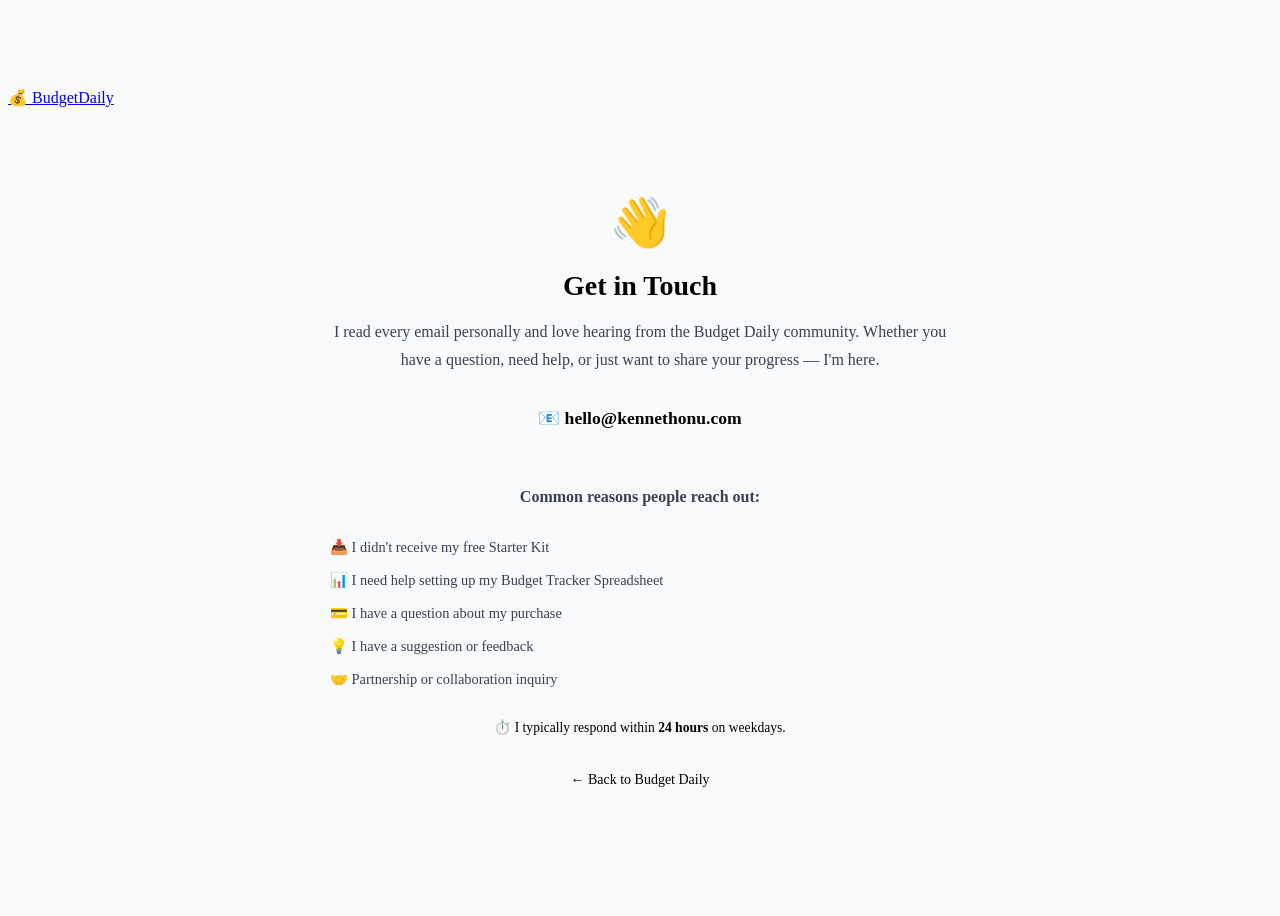
==== public/contact/index.html @ 5ba5a033 "Initial page setup" ====
<!doctype html>
<html lang="en">
  <head>
    <meta charset="UTF-8" />
    <meta name="viewport" content="width=device-width, initial-scale=1.0" />
    <title>Contact — Budget Daily</title>
    <meta
      name="description"
      content="Get in touch with Kenneth Onu at Budget Daily."
    />
    <link
      href="https://fonts.googleapis.com/css2?family=Poppins:wght@600;700;800&family=DM+Sans:wght@400;500&display=swap"
      rel="stylesheet"
    />
    <link rel="stylesheet" href="/assets/css/shared.css" />
    <link
      rel="icon"
      href="data:image/svg+xml,<svg xmlns='http://www.w3.org/2000/svg' viewBox='0 0 100 100'><text y='.9em' font-size='90'>💰</text></svg>"
    />
    <style>
      body {
        background: #f9fafb;
        padding-top: 80px;
      }
      .doc-container {
        max-width: 620px;
        margin: 40px auto 80px;
        background: var(--white);
        border-radius: var(--radius-md);
        padding: 48px;
        box-shadow: var(--shadow-sm);
        text-align: center;
      }
      @media (max-width: 600px) {
        .doc-container {
          padding: 32px 24px;
        }
      }
      h1 {
        font-family: var(--font-heading);
        font-size: 1.75rem;
        font-weight: 800;
        margin-bottom: 12px;
      }
      p {
        color: #374151;
        line-height: 1.75;
        margin-bottom: 20px;
      }
      .contact-email {
        display: inline-flex;
        align-items: center;
        gap: 10px;
        background: var(--green-pale);
        border: 1px solid var(--green-mid);
        border-radius: 50px;
        padding: 14px 28px;
        font-family: var(--font-heading);
        font-weight: 700;
        font-size: 1.1rem;
        color: var(--green);
        text-decoration: none;
        transition: all 0.25s ease;
        margin-bottom: 24px;
      }
      .contact-email:hover {
        background: var(--green);
        color: var(--white);
        transform: translateY(-2px);
      }
      .response-time {
        font-size: 0.85rem;
        color: var(--gray);
        margin-bottom: 0;
      }
      .back-link {
        display: inline-flex;
        align-items: center;
        gap: 6px;
        color: var(--gray);
        text-decoration: none;
        font-size: 0.875rem;
        margin-top: 32px;
      }
      .back-link:hover {
        color: var(--green);
      }
      .icon-wrap {
        font-size: 3rem;
        margin-bottom: 16px;
      }
      .topic-list {
        text-align: left;
        margin: 20px 0;
        padding: 0;
        list-style: none;
      }
      .topic-list li {
        padding: 8px 0;
        border-bottom: 1px solid var(--border);
        font-size: 0.9rem;
        color: #374151;
        display: flex;
        align-items: center;
        gap: 8px;
      }
      .topic-list li:last-child {
        border-bottom: none;
      }
    </style>
  </head>
  <body>
    <nav class="nav">
      <a href="/starter-kit" class="nav-logo">💰 Budget<span>Daily</span></a>
    </nav>

    <div class="doc-container">
      <div class="icon-wrap">👋</div>
      <h1>Get in Touch</h1>
      <p>
        I read every email personally and love hearing from the Budget Daily
        community. Whether you have a question, need help, or just want to share
        your progress — I'm here.
      </p>

      <!-- Primary contact method -->
      <a href="mailto:hello@kennethonu.com" class="contact-email">
        📧 hello@kennethonu.com
      </a>

      <!-- Common topics -->
      <p><strong>Common reasons people reach out:</strong></p>
      <ul class="topic-list">
        <li>📥 I didn't receive my free Starter Kit</li>
        <li>📊 I need help setting up my Budget Tracker Spreadsheet</li>
        <li>💳 I have a question about my purchase</li>
        <li>💡 I have a suggestion or feedback</li>
        <li>🤝 Partnership or collaboration inquiry</li>
      </ul>

      <p class="response-time">
        ⏱️ I typically respond within <strong>24 hours</strong> on weekdays.
      </p>

      <a href="/starter-kit" class="back-link">← Back to Budget Daily</a>
    </div>

    <script src="/assets/js/shared.js"></script>
  </body>
</html>
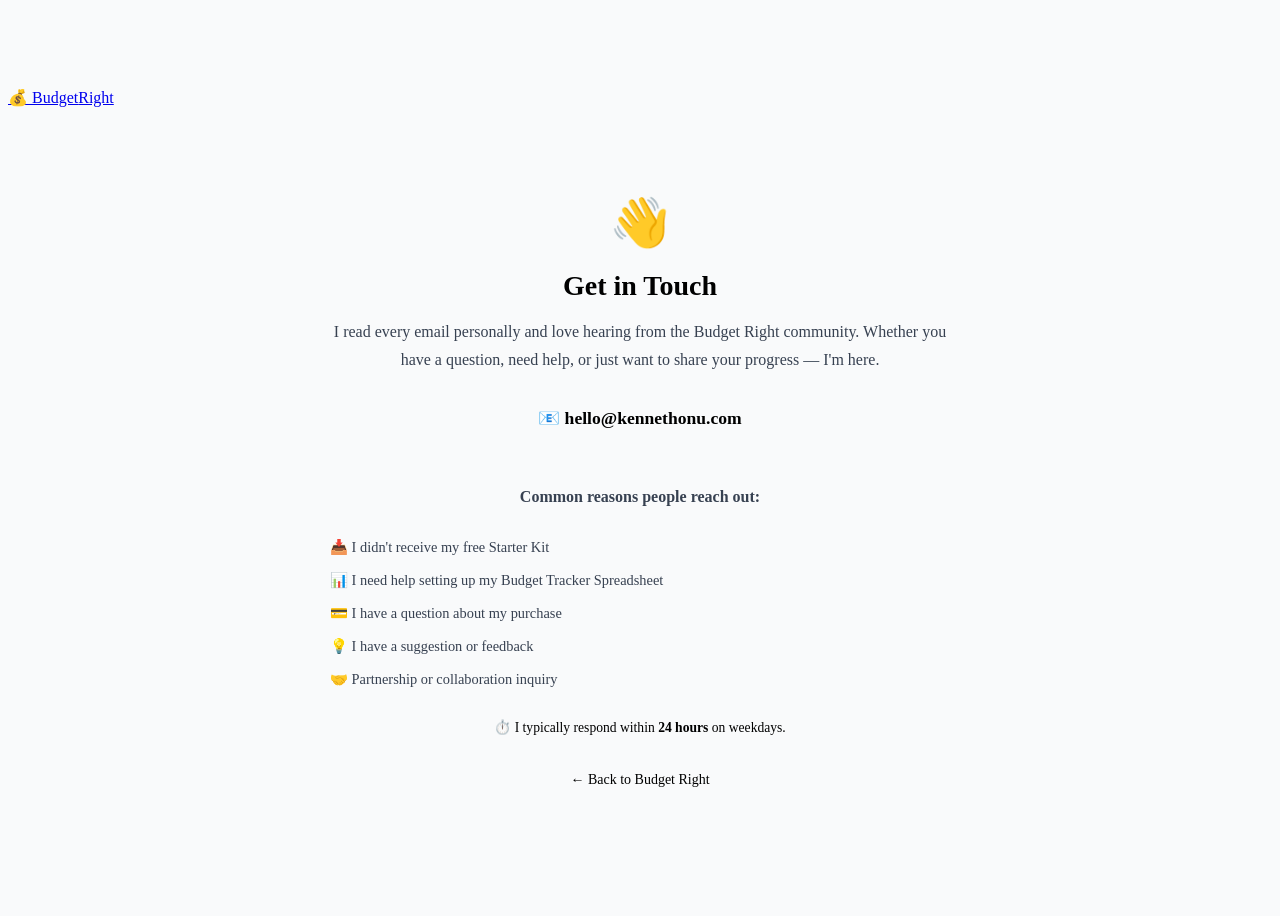
==== commit 215f3bc2: "updates privacy and terms" ====
--- a/public/contact/index.html
+++ b/public/contact/index.html
@@ -3,10 +3,10 @@
   <head>
     <meta charset="UTF-8" />
     <meta name="viewport" content="width=device-width, initial-scale=1.0" />
-    <title>Contact — Budget Daily</title>
+    <title>Contact — Budget Right</title>
     <meta
       name="description"
-      content="Get in touch with Kenneth Onu at Budget Daily."
+      content="Get in touch with Kenneth Onu at Budget Right."
     />
     <link
       href="https://fonts.googleapis.com/css2?family=Poppins:wght@600;700;800&family=DM+Sans:wght@400;500&display=swap"
@@ -111,14 +111,14 @@
   </head>
   <body>
     <nav class="nav">
-      <a href="/starter-kit" class="nav-logo">💰 Budget<span>Daily</span></a>
+      <a href="/starter-kit" class="nav-logo">💰 Budget<span>Right</span></a>
     </nav>
 
     <div class="doc-container">
       <div class="icon-wrap">👋</div>
       <h1>Get in Touch</h1>
       <p>
-        I read every email personally and love hearing from the Budget Daily
+        I read every email personally and love hearing from the Budget Right
         community. Whether you have a question, need help, or just want to share
         your progress — I'm here.
       </p>
@@ -142,7 +142,7 @@
         ⏱️ I typically respond within <strong>24 hours</strong> on weekdays.
       </p>
 
-      <a href="/starter-kit" class="back-link">← Back to Budget Daily</a>
+      <a href="/starter-kit" class="back-link">← Back to Budget Right</a>
     </div>
 
     <script src="/assets/js/shared.js"></script>
